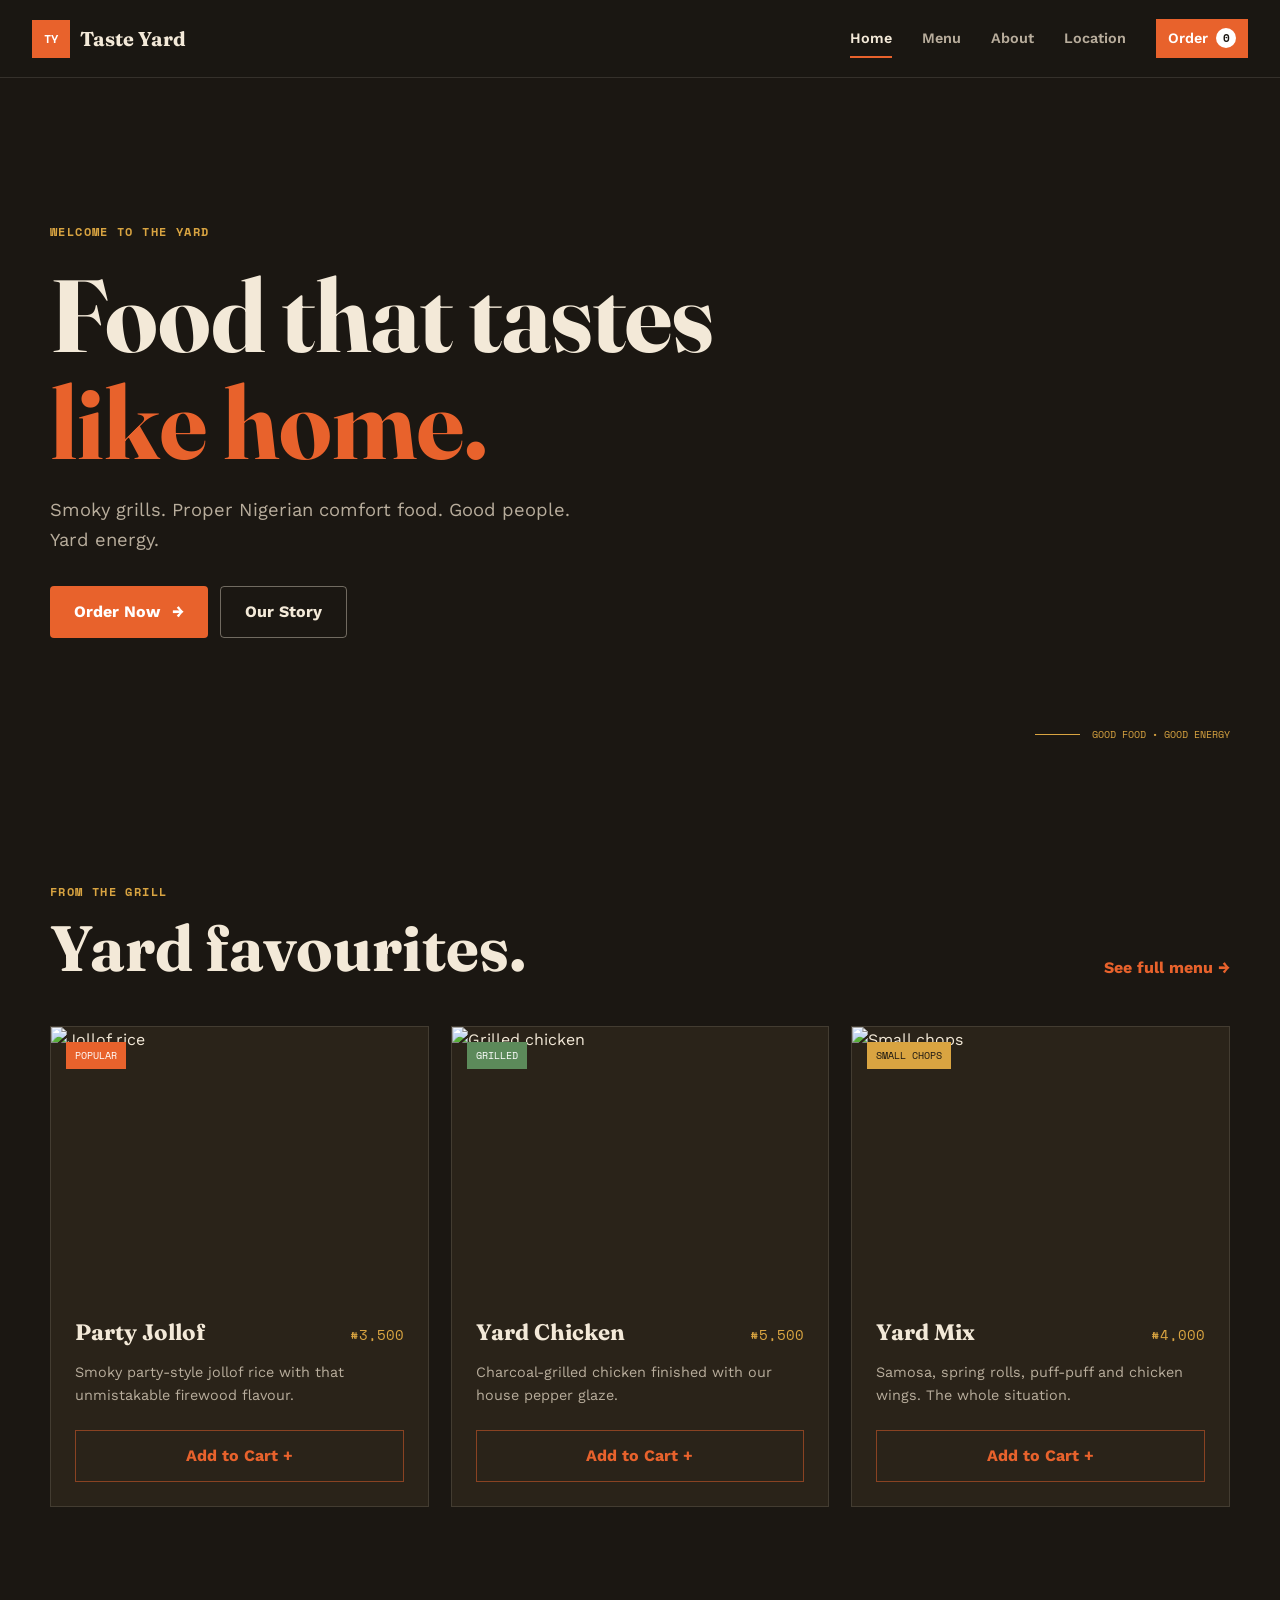
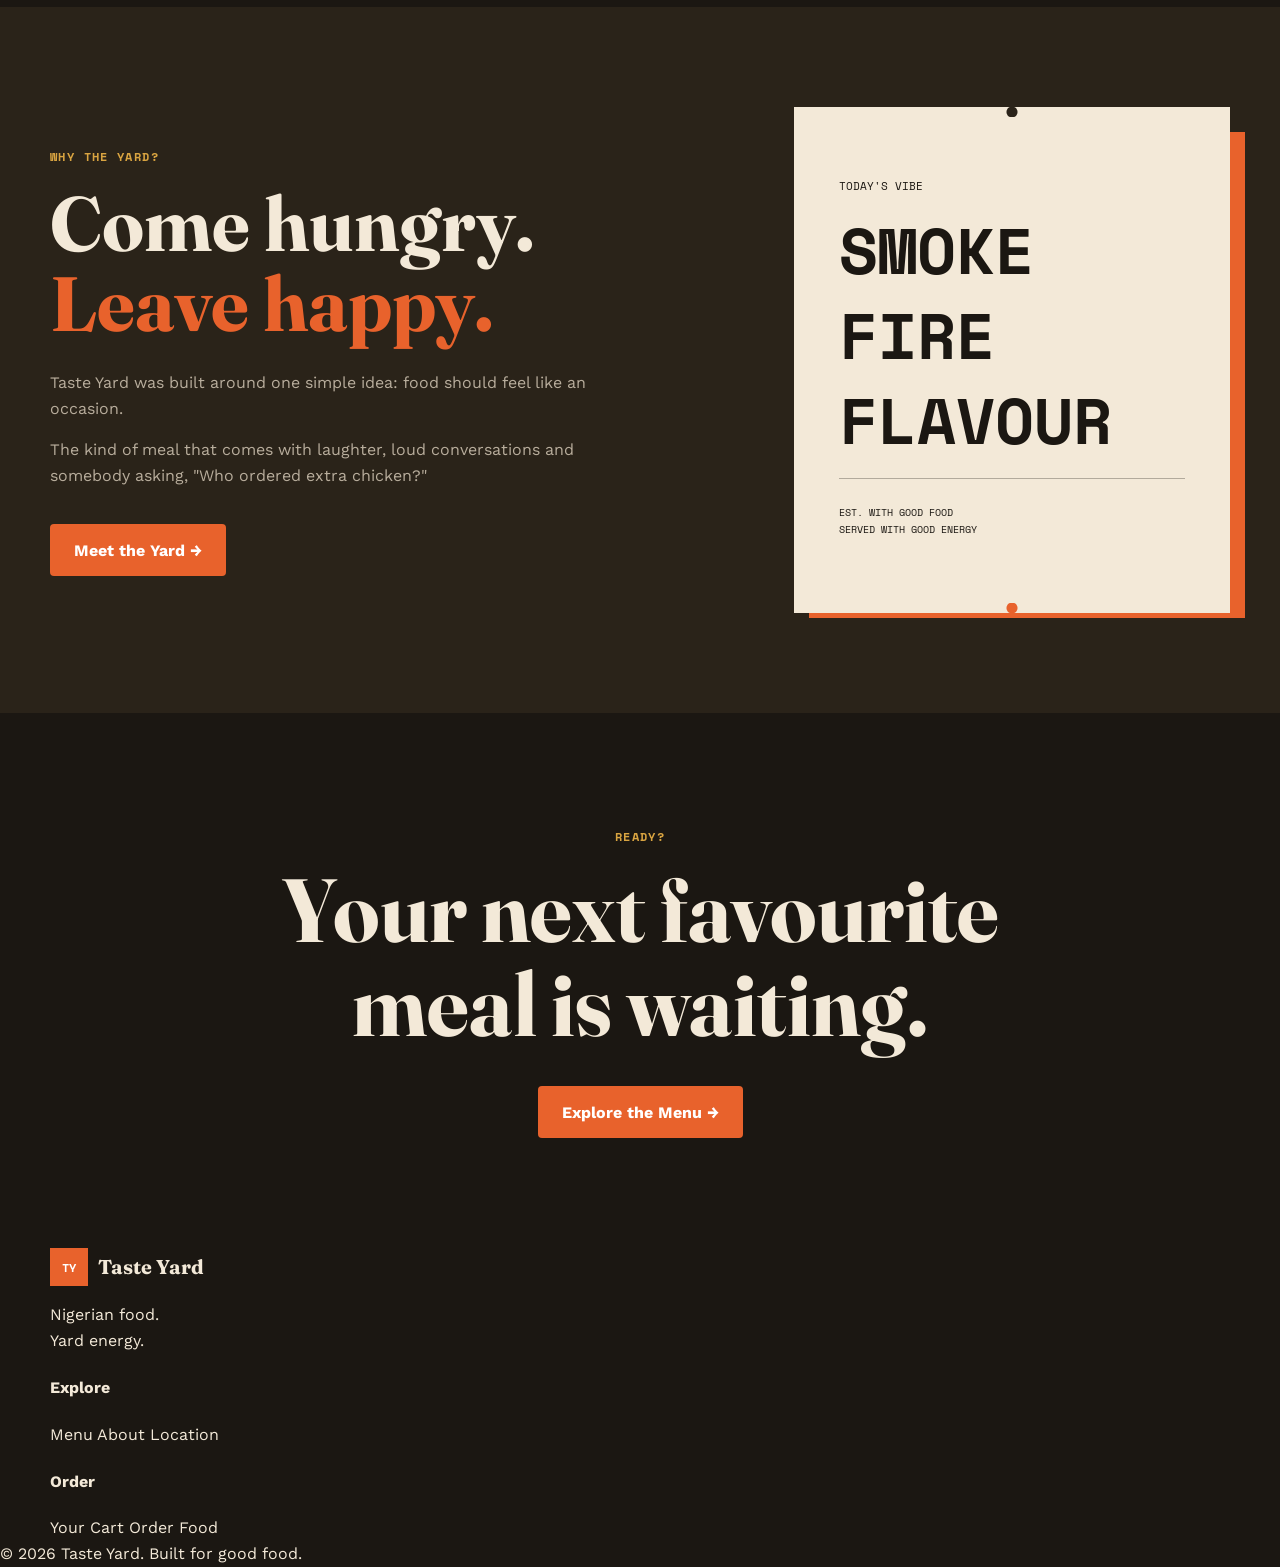
==== index.html @ 51e51939 "Initial Taste Yard Project" ====
<!DOCTYPE html>
<html lang="en">
<head>
    <meta charset="UTF-8">
    <meta name="viewport" content="width=device-width, initial-scale=1.0">
    <title>Taste Yard — Good Food. Yard Energy.</title>
    <meta
        name="description"
        content="Taste Yard — Nigerian comfort food, smoky grills, small chops and refreshing drinks."
    >
    <link rel="preconnect" href="https://fonts.googleapis.com">
    <link rel="preconnect" href="https://fonts.gstatic.com" crossorigin>
    <link
        href="https://fonts.googleapis.com/css2?family=Fraunces:opsz,wght@9..144,500;9..144,600;9..144,700&family=Space+Mono:wght@400;700&family=Work+Sans:wght@400;500;600;700&display=swap"
        rel="stylesheet"
    >
    <link rel="stylesheet" href="css/style.css">
</head>
<body>
<header class="site-header">
    <a href="index.html" class="logo">
        <span class="logo-mark">TY</span>
        <span>Taste Yard</span>
    </a>
    <button class="menu-toggle" aria-label="Open navigation">
        ☰
    </button>
    <nav class="main-nav">
        <a href="index.html" class="active">Home</a>
        <a href="menu.html">Menu</a>
        <a href="about.html">About</a>
        <a href="location.html">Location</a>
        <a href="order.html" class="nav-order">
            Order
            <span class="cart-count">0</span>
        </a>
    </nav>
</header>
<main>
    <!-- HERO -->
    <section class="hero">
        <div class="hero-overlay"></div>
        <div class="hero-content container">
            <span class="eyebrow">WELCOME TO THE YARD</span>
            <h1>
                Food that tastes
                <span>like home.</span>
            </h1>
            <p>
                Smoky grills. Proper Nigerian comfort food.
                Good people. Yard energy.
            </p>
            <div class="hero-actions">
                <a href="menu.html" class="btn btn-primary">
                    Order Now
                    <span>→</span>
                </a>
                <a href="about.html" class="btn btn-outline">
                    Our Story
                </a>
            </div>
        </div>
        <div class="hero-note">
            <span class="string-light"></span>
            <span>GOOD FOOD • GOOD ENERGY</span>
        </div>
    </section>
    <!-- FEATURED -->
    <section class="section featured">
        <div class="container">
            <div class="section-heading">
                <div>
                    <span class="eyebrow">FROM THE GRILL</span>
                    <h2>
                        Yard favourites.
                    </h2>
                </div>
                <a href="menu.html" class="text-link">
                    See full menu →
                </a>
            </div>
            <div class="food-grid">
                <article class="food-card">
                    <div class="food-image">
                        <img
                            src="https://images.unsplash.com/photo-1603133872878-684f208fb84b?auto=format&fit=crop&w=900&q=80"
                            alt="Jollof rice"
                        >
                        <span class="food-tag">POPULAR</span>
                    </div>
                    <div class="food-card-body">
                        <div class="food-title-row">
                            <h3>Party Jollof</h3>
                            <span>₦3,500</span>
                        </div>
                        <p>
                            Smoky party-style jollof rice with that
                            unmistakable firewood flavour.
                        </p>
                        <button
                            class="add-btn"
                            data-name="Party Jollof"
                            data-price="3500"
                            data-image="https://images.unsplash.com/photo-1603133872878-684f208fb84b?auto=format&fit=crop&w=900&q=80"
                        >
                            Add to Cart +
                        </button>
                    </div>
                </article>
                <article class="food-card">
                    <div class="food-image">
                        <img
                            src="https://images.unsplash.com/photo-1527477396000-e27163b481c2?auto=format&fit=crop&w=900&q=80"
                            alt="Grilled chicken"
                        >
                        <span class="food-tag green">GRILLED</span>
                    </div>
                    <div class="food-card-body">
                        <div class="food-title-row">
                            <h3>Yard Chicken</h3>
                            <span>₦5,500</span>
                        </div>
                        <p>
                            Charcoal-grilled chicken finished with our
                            house pepper glaze.
                        </p>
                        <button
                            class="add-btn"
                            data-name="Yard Chicken"
                            data-price="5500"
                            data-image="https://images.unsplash.com/photo-1527477396000-e27163b481c2?auto=format&fit=crop&w=900&q=80"
                        >
                            Add to Cart +
                        </button>
                    </div>
                </article>
                <article class="food-card">
                    <div class="food-image">
                        <img
                            src="https://images.unsplash.com/photo-1599487488170-d11ec9c172f0?auto=format&fit=crop&w=900&q=80"
                            alt="Small chops"
                        >
                        <span class="food-tag gold">SMALL CHOPS</span>
                    </div>
                    <div class="food-card-body">
                        <div class="food-title-row">
                            <h3>Yard Mix</h3>
                            <span>₦4,000</span>
                        </div>
                        <p>
                            Samosa, spring rolls, puff-puff and chicken
                            wings. The whole situation.
                        </p>
                        <button
                            class="add-btn"
                            data-name="Yard Mix"
                            data-price="4000"
                            data-image="https://images.unsplash.com/photo-1599487488170-d11ec9c172f0?auto=format&fit=crop&w=900&q=80"
                        >
                            Add to Cart +
                        </button>
                    </div>
                </article>
            </div>
        </div>
    </section>
    <!-- EXPERIENCE -->
    <section class="yard-section">
        <div class="container yard-layout">
            <div class="yard-copy">
                <span class="eyebrow">WHY THE YARD?</span>
                <h2>
                    Come hungry.
                    <span>Leave happy.</span>
                </h2>
                <p>
                    Taste Yard was built around one simple idea:
                    food should feel like an occasion.
                </p>
                <p>
                    The kind of meal that comes with laughter,
                    loud conversations and somebody asking,
                    "Who ordered extra chicken?"
                </p>
                <a href="about.html" class="btn btn-primary">
                    Meet the Yard →
                </a>
            </div>
            <div class="yard-ticket">
                <div class="ticket-hole"></div>
                <span class="ticket-label">TODAY'S VIBE</span>
                <h3>SMOKE</h3>
                <h3>FIRE</h3>
                <h3>FLAVOUR</h3>
                <div class="ticket-line"></div>
                <p>
                    EST. WITH GOOD FOOD<br>
                    SERVED WITH GOOD ENERGY
                </p>
            </div>
        </div>
    </section>
    <!-- CTA -->
    <section class="cta-section">
        <div class="container">
            <span class="eyebrow">READY?</span>
            <h2>
                Your next favourite meal
                is waiting.
            </h2>
            <a href="menu.html" class="btn btn-primary">
                Explore the Menu →
            </a>
        </div>
    </section>
</main>
<footer class="site-footer">
    <div class="container footer-grid">
        <div>
            <a href="index.html" class="logo footer-logo">
                <span class="logo-mark">TY</span>
                <span>Taste Yard</span>
            </a>
            <p>
                Nigerian food.<br>
                Yard energy.
            </p>
        </div>
        <div>
            <h4>Explore</h4>
            <a href="menu.html">Menu</a>
            <a href="about.html">About</a>
            <a href="location.html">Location</a>
        </div>
        <div>
            <h4>Order</h4>
            <a href="order.html">Your Cart</a>
            <a href="menu.html">Order Food</a>
        </div>
    </div>
    <div class="footer-bottom">
        © 2026 Taste Yard. Built for good food.
    </div>
</footer>
<script src="js/app.js"></script>
</body>
</html>
---- css/style.css ----
/* =========================================================
   TASTE YARD
   GLOBAL STYLES
   ========================================================= */
:root {
    --charcoal: #1B1712;
    --surface: #2A2319;
    --orange: #E8622C;
    --green: #5C8A5A;
    --gold: #D9A441;
    --sand: #F3E9D8;
    --muted: #B8AD9C;
    --border: rgba(243, 233, 216, 0.12);
    --max-width: 1180px;
}
* {
    box-sizing: border-box;
}
html {
    scroll-behavior: smooth;
}
body {
    margin: 0;
    background: var(--charcoal);
    color: var(--sand);
    font-family:
        "Work Sans",
        sans-serif;
    line-height: 1.6;
}
img {
    display: block;
    width: 100%;
}
a {
    color: inherit;
    text-decoration: none;
}
button,
input,
textarea {
    font: inherit;
}
button {
    cursor: pointer;
}
.container {
    width: min(
        calc(100% - 40px),
        var(--max-width)
    );
    margin-inline: auto;
}
h1,
h2,
h3 {
    font-family:
        "Fraunces",
        serif;
    line-height: 1.05;
    margin-top: 0;
}
h1 span,
h2 span {
    color: var(--orange);
}
.eyebrow {
    display: inline-block;
    color: var(--gold);
    font-family:
        "Space Mono",
        monospace;
    font-size: 0.72rem;
    font-weight: 700;
    letter-spacing: 0.12em;
    text-transform: uppercase;
}
.btn {
    display: inline-flex;
    align-items: center;
    justify-content: center;
    gap: 12px;
    min-height: 52px;
    padding:
        0 24px;
    border-radius: 4px;
    font-weight: 700;
    transition:
        transform 0.2s ease,
        background 0.2s ease;
}
.btn:hover {
    transform: translateY(-2px);
}
.btn-primary {
    background: var(--orange);
    color: white;
}
.btn-primary:hover {
    background: #f06d35;
}
.btn-outline {
    border:
        1px solid
        rgba(243, 233, 216, 0.4);
    color: var(--sand);
}
.btn-outline:hover {
    background:
        rgba(243, 233, 216, 0.08);
}
/* =========================================================
   HEADER
   ========================================================= */
.site-header {
    position: relative;
    z-index: 50;
    display: flex;
    align-items: center;
    justify-content: space-between;
    min-height: 78px;
    padding:
        0 32px;
    background:
        rgba(27, 23, 18, 0.96);
    border-bottom:
        1px solid var(--border);
}
.logo {
    display: flex;
    align-items: center;
    gap: 10px;
    font-family:
        "Fraunces",
        serif;
    font-size: 1.25rem;
    font-weight: 700;
}
.logo-mark {
    display: grid;
    place-items: center;
    width: 38px;
    height: 38px;
    background: var(--orange);
    color: white;
    font-family:
        "Space Mono",
        monospace;
    font-size: 0.75rem;
}
.main-nav {
    display: flex;
    align-items: center;
    gap: 30px;
}
.main-nav a {
    position: relative;
    color: var(--muted);
    font-size: 0.9rem;
    font-weight: 600;
}
.main-nav a:hover,
.main-nav a.active {
    color: var(--sand);
}
.main-nav a.active::after {
    content: "";
    position: absolute;
    left: 0;
    right: 0;
    bottom: -8px;
    height: 2px;
    background: var(--orange);
}
.nav-order {
    display: flex;
    align-items: center;
    gap: 8px;
    padding:
        8px 12px;
    background: var(--orange);
    color: white !important;
}
.cart-count {
    display: inline-grid;
    place-items: center;
    min-width: 20px;
    height: 20px;
    padding: 0 5px;
    border-radius: 50%;
    background: white;
    color: var(--charcoal);
    font-family:
        "Space Mono",
        monospace;
    font-size: 0.68rem;
}
.menu-toggle {
    display: none;
    border: 0;
    background: transparent;
    color: var(--sand);
    font-size: 1.5rem;
}
/* =========================================================
   HERO
   ========================================================= */
.hero {
    position: relative;
    min-height: 700px;
    display: flex;
    align-items: center;
    overflow: hidden;
    background:
        linear-gradient(
            90deg,
            rgba(27,23,18,0.98) 0%,
            rgba(27,23,18,0.75) 45%,
            rgba(27,23,18,0.2) 100%
        ),
        url("https://images.unsplash.com/photo-1515003197210-e0cd71810b5f?auto=format&fit=crop&w=1800&q=85")
        center / cover;
}
.hero-content {
    position: relative;
    z-index: 2;
}
.hero h1 {
    max-width: 750px;
    margin:
        18px 0;
    font-size:
        clamp(3.5rem, 8vw, 7rem);
}
.hero p {
    max-width: 530px;
    margin-bottom: 32px;
    color: var(--muted);
    font-size: 1.15rem;
}
.hero-actions {
    display: flex;
    gap: 12px;
    flex-wrap: wrap;
}
.hero-note {
    position: absolute;
    right: 50px;
    bottom: 35px;
    z-index: 2;
    display: flex;
    align-items: center;
    gap: 12px;
    color: var(--gold);
    font-family:
        "Space Mono",
        monospace;
    font-size: 0.65rem;
}
.string-light {
    width: 45px;
    height: 1px;
    background: var(--gold);
}
/* =========================================================
   SECTIONS
   ========================================================= */
.section {
    padding:
        100px 0;
}
.section-heading {
    display: flex;
    align-items: end;
    justify-content: space-between;
    gap: 30px;
    margin-bottom: 45px;
}
.section-heading h2 {
    margin:
        10px 0 0;
    font-size:
        clamp(2.5rem, 5vw, 4rem);
}
.text-link {
    color: var(--orange);
    font-weight: 700;
}
/* =========================================================
   FOOD CARDS
   ========================================================= */
.food-grid {
    display: grid;
    grid-template-columns:
        repeat(3, 1fr);
    gap: 22px;
}
.food-card {
    overflow: hidden;
    background: var(--surface);
    border:
        1px solid var(--border);
}
.food-image {
    position: relative;
    height: 270px;
    overflow: hidden;
}
.food-image img {
    height: 100%;
    object-fit: cover;
    transition:
        transform 0.4s ease;
}
.food-card:hover
.food-image img {
    transform: scale(1.05);
}
.food-tag {
    position: absolute;
    top: 15px;
    left: 15px;
    padding:
        6px 9px;
    background: var(--orange);
    color: white;
    font-family:
        "Space Mono",
        monospace;
    font-size: 0.6rem;
}
.food-tag.green {
    background: var(--green);
}
.food-tag.gold {
    background: var(--gold);
    color: var(--charcoal);
}
.food-card-body {
    padding: 24px;
}
.food-title-row,
.menu-name-price {
    display: flex;
    align-items: baseline;
    justify-content: space-between;
    gap: 20px;
}
.food-title-row h3,
.menu-name-price h3 {
    margin: 0;
    font-size: 1.4rem;
}
.food-title-row span,
.menu-name-price strong {
    color: var(--gold);
    font-family:
        "Space Mono",
        monospace;
    font-size: 0.85rem;
    white-space: nowrap;
}
.food-card-body p,
.menu-card-content p {
    min-height: 55px;
    color: var(--muted);
    font-size: 0.9rem;
}
.add-btn {
    width: 100%;
    padding: 12px;
    border:
        1px solid
        rgba(232, 98, 44, 0.5);
    background: transparent;
    color: var(--orange);
    font-weight: 700;
    transition: 0.2s;
}
.add-btn:hover,
.add-btn.added {
    background: var(--orange);
    color: white;
}
/* =========================================================
   YARD SECTION
   ========================================================= */
.yard-section {
    padding:
        110px 0;
    background:
        var(--surface);
}
.yard-layout {
    display: grid;
    grid-template-columns:
        1.2fr 0.8fr;
    align-items: center;
    gap: 90px;
}
.yard-copy h2 {
    margin:
        15px 0 25px;
    font-size:
        clamp(2.8rem, 6vw, 5rem);
}
.yard-copy p {
    max-width: 570px;
    color: var(--muted);
}
.yard-copy .btn {
    margin-top: 20px;
}
.yard-ticket {
    position: relative;
    padding:
        55px 45px;
    background: #f3e9d8;
    color: var(--charcoal);
    box-shadow:
        15px 15px 0 var(--orange);
}
.yard-ticket::before,
.yard-ticket::after {
    content: "";
    position: absolute;
    left: 0;
    right: 0;
    height: 10px;
    background:
        radial-gradient(
            circle,
            transparent 5px,
            #f3e9d8 6px
        );
}
.yard-ticket::before {
    top: -10px;
}
.yard-ticket::after {
    bottom: -10px;
}
.ticket-label {
    font-family:
        "Space Mono",
        monospace;
    font-size: 0.7rem;
}
.yard-ticket h3 {
    margin:
        18px 0;
    font-family:
        "Space Mono",
        monospace;
    font-size:
        clamp(2rem, 5vw, 4rem);
}
.ticket-line {
    height: 1px;
    margin:
        25px 0;
    background:
        rgba(27,23,18,0.3);
}
.yard-ticket p {
    font-family:
        "Space Mono",
        monospace;
    font-size: 0.65rem;
}
/* =========================================================
   CTA
   ========================================================= */
.cta-section {
    padding:
        110px 0;
    text-align: center;
}
.cta-section h2 {
    max-width: 800px;
    margin:
        15px auto 35px;
    font-size:
        clamp(3rem, 7vw, 6rem);
}
/* =========================================================
   PAGE HERO
   ========================================================= */
.page-hero {
    padding:
        110px 0 90px;
    background:
        linear-gradient(
            135deg,
            var(--surface),
            var(--charcoal)
        );
    border-bottom:
        1px solid var(--border);
}
.page-hero h1 {
    max-width: 850px;
    margin:
        15px 0;
    font-size:
        clamp(3rem, 7vw, 6rem);
}
.page-hero p {
    max-width: 600px;
    color: var(--muted);
    font-size: 1.1rem;
}
/* =========================================================
   MENU
   ========================================================= */
.menu-section {
    padding:
        90px 0;
}
.menu-category {
    margin-bottom: 100px;
}
.category-heading {
    display: flex;
    justify-content: space-between;
    align-items: end;
    gap: 30px;
    margin-bottom: 35px;
}
.category-heading h2 {
    margin:
        10px 0 0;
    font-size: 3rem;
}
.category-heading > p {
    color: var(--muted);
}
.menu-grid {
    display: grid;
    grid-template-columns: 
        repeat(2, 1fr);
}
 .menu-grid {
    display: grid;
    grid-template-columns: repeat(3, 1fr);
    gap: 30px;
    margin-bottom: 35px;
}

@media (max-width: 900px) {
    .menu-grid {
        grid-template-columns: repeat(2, 1fr);
    }
}

@media (max-width: 600px) {
    .menu-grid {
        grid-template-columns: 1fr;
    }
}

.menu-loading,
.menu-error {
    text-align: center;
    padding: 60px 0;
    color: var(--muted, #B8AD9C);
}

.menu-card-placeholder {
    height: 180px;
    display: flex;
    align-items: center;
    justify-content: center;
    font-size: 40px;
    background: rgba(255,255,255,0.05);
}

.status-badge {
    display: inline-block;
    font-size: 11px;
    font-weight: 700;
    letter-spacing: 0.5px;
    text-transform: uppercase;
    padding: 3px 8px;
    border-radius: 10px;
    margin-left: 6px;
    vertical-align: middle;
}

.status-limited { background: rgba(217,164,65,0.2); color: #D9A441; }
.status-sold-out { background: rgba(200,60,60,0.2); color: #E08484; }
.status-unavailable { background: rgba(255,255,255,0.1); color: #999; }

.add-btn:disabled {
    opacity: 0.4;
    cursor: not-allowed;
}

.admin-auth-page {
    min-height: 100vh;
    display: flex;
    align-items: center;
    justify-content: center;
    padding: 40px 20px;
    background: var(--charcoal);
}

.admin-auth-card {
    width: 100%;
    max-width: 380px;
    background: var(--surface);
    border: 1px solid var(--border, rgba(243,233,216,0.12));
    border-radius: 12px;
    padding: 40px 32px;
}

.admin-auth-head {
    text-align: center;
    margin-bottom: 30px;
}

.admin-auth-head .logo-mark {
    display: inline-flex;
    align-items: center;
    justify-content: center;
    width: 44px;
    height: 44px;
    border-radius: 10px;
    background: var(--orange);
    color: var(--charcoal);
    font-family: var(--mono, 'Space Mono', monospace);
    font-weight: 700;
    margin-bottom: 16px;
}

.admin-auth-head h1 {
    font-family: 'Fraunces', serif;
    font-size: 26px;
    margin-bottom: 6px;
}

.admin-auth-head p {
    color: var(--muted);
    font-size: 14px;
}

.form-group {
    margin-bottom: 18px;
}

.form-group label {
    display: block;
    font-family: var(--mono, 'Space Mono', monospace);
    font-size: 12px;
    letter-spacing: 0.5px;
    text-transform: uppercase;
    color: var(--muted);
    margin-bottom: 8px;
}

.form-group input {
    width: 100%;
    background: var(--charcoal);
    border: 1px solid var(--border, rgba(243,233,216,0.12));
    border-radius: 6px;
    padding: 12px 14px;
    color: var(--sand);
    font-family: 'Work Sans', sans-serif;
    font-size: 15px;
}

.form-group input:focus {
    outline: none;
    border-color: var(--orange);
}

.admin-auth-error {
    background: rgba(200,60,60,0.15);
    color: #E08484;
    font-size: 13px;
    padding: 10px 12px;
    border-radius: 6px;
    margin-bottom: 18px;
}

.admin-shell { min-height: 100vh; background: var(--charcoal); }

.admin-topbar {
    display: flex;
    align-items: center;
    justify-content: space-between;
    padding: 18px 6%;
    border-bottom: 1px solid var(--border, rgba(243,233,216,0.12));
}

.admin-topbar nav { display: flex; align-items: center; gap: 22px; }
.admin-topbar nav a { font-family: var(--mono, 'Space Mono', monospace); font-size: 13px; color: var(--muted); }
.admin-topbar nav a.active, .admin-topbar nav a:hover { color: var(--sand); }

.btn-small { padding: 8px 14px; font-size: 13px; }
.btn-danger { color: #E08484; border-color: rgba(224,132,132,0.4); }
.btn-danger:hover { background: rgba(224,132,132,0.1); }

.admin-main { max-width: 900px; margin: 0 auto; padding: 50px 6% 100px; }

.admin-main-head {
    display: flex;
    justify-content: space-between;
    align-items: flex-end;
    margin-bottom: 30px;
    flex-wrap: wrap;
    gap: 16px;
}

.admin-main-head h1 { font-family: 'Fraunces', serif; font-size: 30px; margin-bottom: 6px; }
.admin-summary { font-family: var(--mono, 'Space Mono', monospace); font-size: 13px; color: var(--muted); }

.admin-row {
    display: grid;
    grid-template-columns: 1fr auto auto;
    align-items: center;
    gap: 16px;
    padding: 16px 0;
    border-bottom: 1px solid var(--border, rgba(243,233,216,0.1));
}

.admin-row-main { display: flex; flex-direction: column; gap: 4px; }
.admin-row-meta { font-size: 13px; color: var(--muted); }

.status-select {
    background: var(--surface);
    border: 1px solid var(--border, rgba(243,233,216,0.15));
    color: var(--sand);
    border-radius: 6px;
    padding: 8px 10px;
    font-size: 13px;
    font-family: 'Work Sans', sans-serif;
}

.admin-row-actions { display: flex; gap: 8px; }

.form-overlay {
    position: fixed;
    inset: 0;
    background: rgba(0,0,0,0.6);
    display: flex;
    align-items: center;
    justify-content: center;
    padding: 20px;
    z-index: 100;
}

.form-overlay[hidden] {
    display: none;
}

.form-panel {
    background: var(--surface);
    border-radius: 12px;
    padding: 32px;
    width: 100%;
    max-width: 480px;
    max-height: 90vh;
    overflow-y: auto;
}

.form-panel-head {
    display: flex;
    justify-content: space-between;
    align-items: center;
    margin-bottom: 22px;
}

.form-panel-head h2 { font-family: 'Fraunces', serif; font-size: 22px; }

.form-close {
    background: none;
    border: none;
    color: var(--muted);
    font-size: 24px;
    cursor: pointer;
    line-height: 1;
}

.form-row { display: grid; grid-template-columns: 1fr 1fr; gap: 14px; }

.form-group textarea {
    width: 100%;
    background: var(--charcoal);
    border: 1px solid var(--border, rgba(243,233,216,0.12));
    border-radius: 6px;
    padding: 12px 14px;
    color: var(--sand);
    font-family: 'Work Sans', sans-serif;
    font-size: 15px;
    resize: vertical;
}

.form-group select {
    width: 100%;
    background: var(--charcoal);
    border: 1px solid var(--border, rgba(243,233,216,0.12));
    border-radius: 6px;
    padding: 12px 14px;
    color: var(--sand);
    font-family: 'Work Sans', sans-serif;
    font-size: 15px;
}

.form-actions { display: flex; gap: 10px; margin-top: 8px; }

@media (max-width: 640px) {
    .admin-row { grid-template-columns: 1fr; }
    .form-row { grid-template-columns: 1fr; }
}
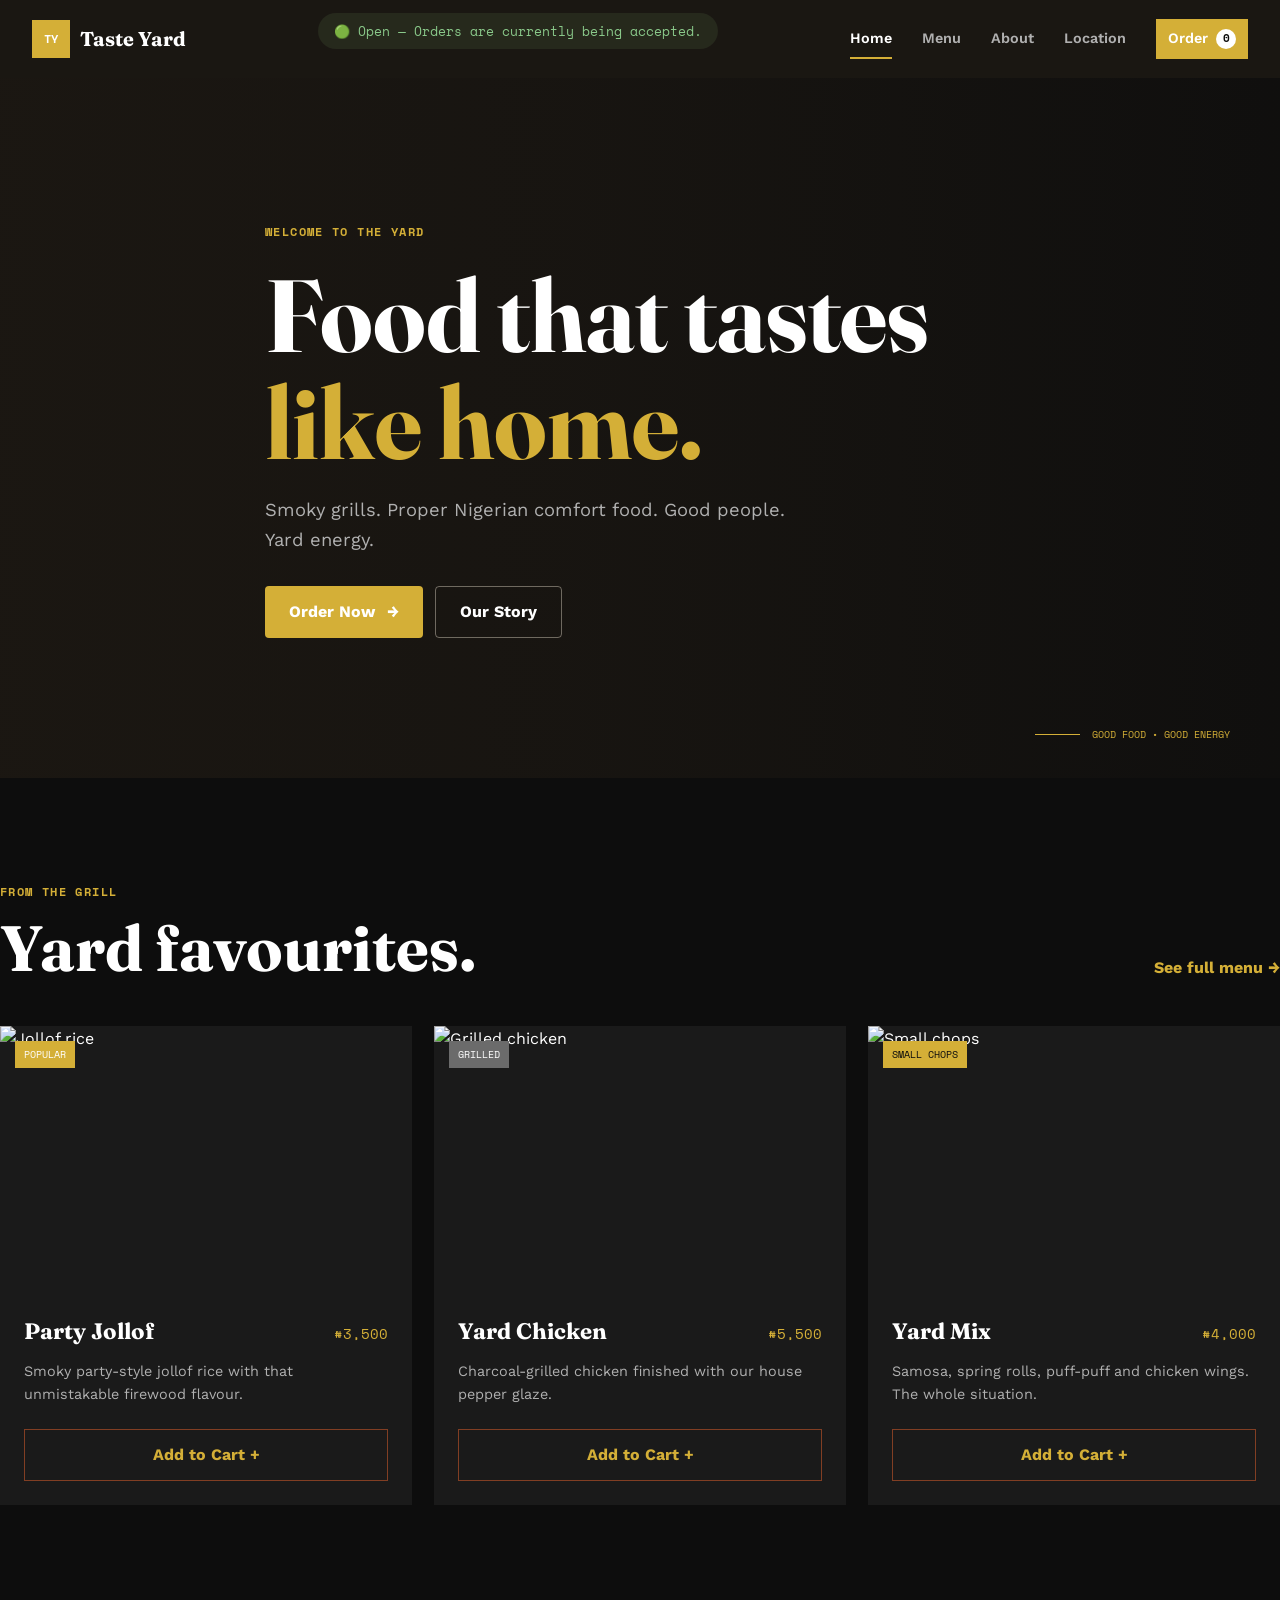
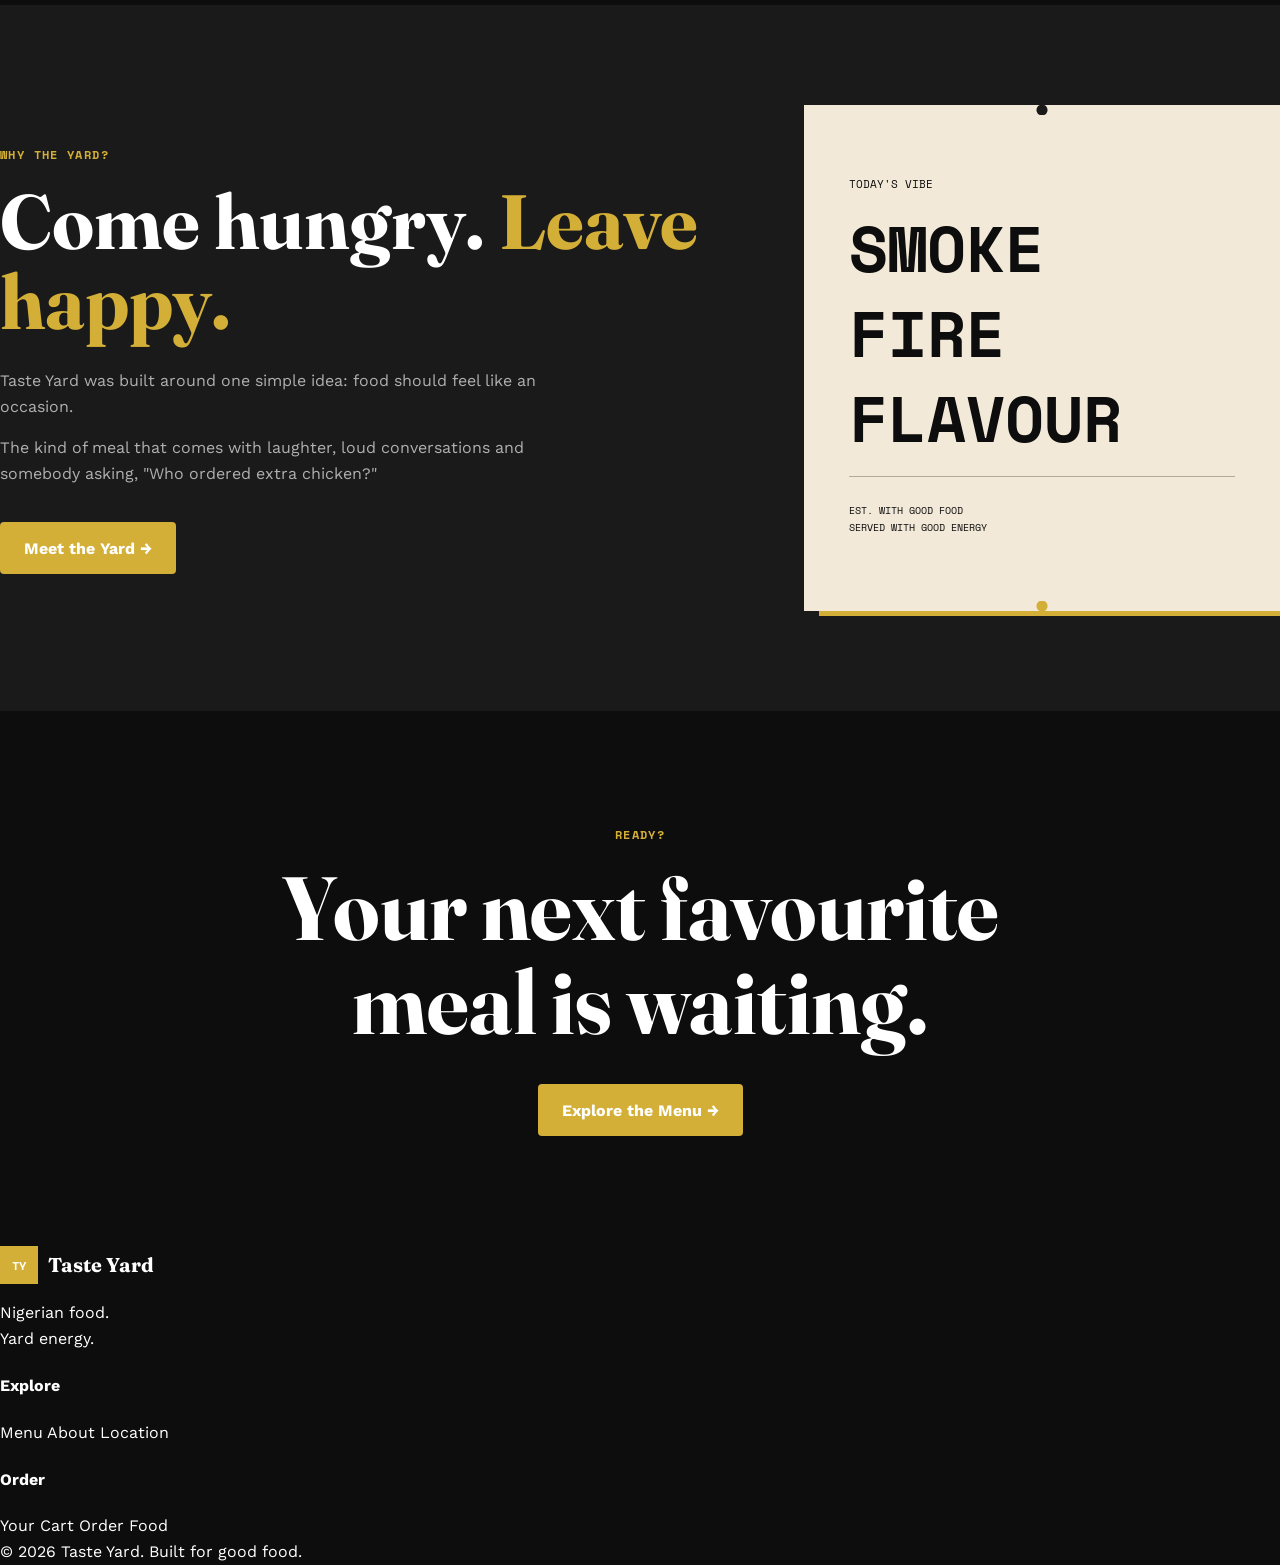
==== commit 48f12f90: "first update" ====
--- a/index.html
+++ b/index.html
@@ -8,6 +8,7 @@
         name="description"
         content="Taste Yard — Nigerian comfort food, smoky grills, small chops and refreshing drinks."
     >
+    <link rel="icon" type="image/svg+xml" href="assets/logo.svg">
     <link rel="preconnect" href="https://fonts.googleapis.com">
     <link rel="preconnect" href="https://fonts.gstatic.com" crossorigin>
     <link
@@ -20,8 +21,9 @@
 <header class="site-header">
     <a href="index.html" class="logo">
         <span class="logo-mark">TY</span>
-        <span>Taste Yard</span>
+        <span data-site="name">Taste Yard</span>
     </a>
+    <span data-site="status-badge" class="status-open">🟢 Open — Orders are currently being accepted.</span>
     <button class="menu-toggle" aria-label="Open navigation">
         ☰
     </button>
@@ -173,7 +175,7 @@
                     Come hungry.
                     <span>Leave happy.</span>
                 </h2>
-                <p>
+                <p data-site="description">
                     Taste Yard was built around one simple idea:
                     food should feel like an occasion.
                 </p>
@@ -219,7 +221,7 @@
         <div>
             <a href="index.html" class="logo footer-logo">
                 <span class="logo-mark">TY</span>
-                <span>Taste Yard</span>
+                <span data-site="name">Taste Yard</span>
             </a>
             <p>
                 Nigerian food.<br>
@@ -242,8 +244,9 @@
         © 2026 Taste Yard. Built for good food.
     </div>
 </footer>
+<script src="https://cdn.jsdelivr.net/npm/@supabase/supabase-js@2"></script>
 <script src="js/app.js"></script>
+<script src="js/supabase-client.js"></script>
+<script src="js/site-settings.js"></script>
 </body>
-</html>
-
-
+</html>
--- a/css/style.css
+++ b/css/style.css
@@ -4,15 +4,13 @@
    GLOBAL STYLES
    ========================================================= */
 :root {
-    --charcoal: #1B1712;
-    --surface: #2A2319;
-    --orange: #E8622C;
-    --green: #5C8A5A;
-    --gold: #D9A441;
-    --sand: #F3E9D8;
-    --muted: #B8AD9C;
-    --border: rgba(243, 233, 216, 0.12);
-    --max-width: 1180px;
+    --charcoal: #0D0D0D;
+    --surface: #1A1A1A;
+    --orange: #D4AF37;
+    --green: #6B6B6B;
+    --gold: #D4AF37;
+    --sand: #FFFFFF;
+    --muted: #B0B0B0;
 }
 * {
     box-sizing: border-box;
@@ -813,4 +811,15 @@
 @media (max-width: 640px) {
     .admin-row { grid-template-columns: 1fr; }
     .form-row { grid-template-columns: 1fr; }
-}+}
+[data-site="status-badge"] {
+    display: inline-block;
+    font-family: var(--mono, 'Space Mono', monospace);
+    font-size: 13px;
+    padding: 8px 16px;
+    border-radius: 20px;
+    margin-bottom: 16px;
+}
+
+.status-open { background: rgba(107,142,90,0.15); color: #8AC98A; }
+.status-closed { background: rgba(200,60,60,0.15); color: #E08484; }
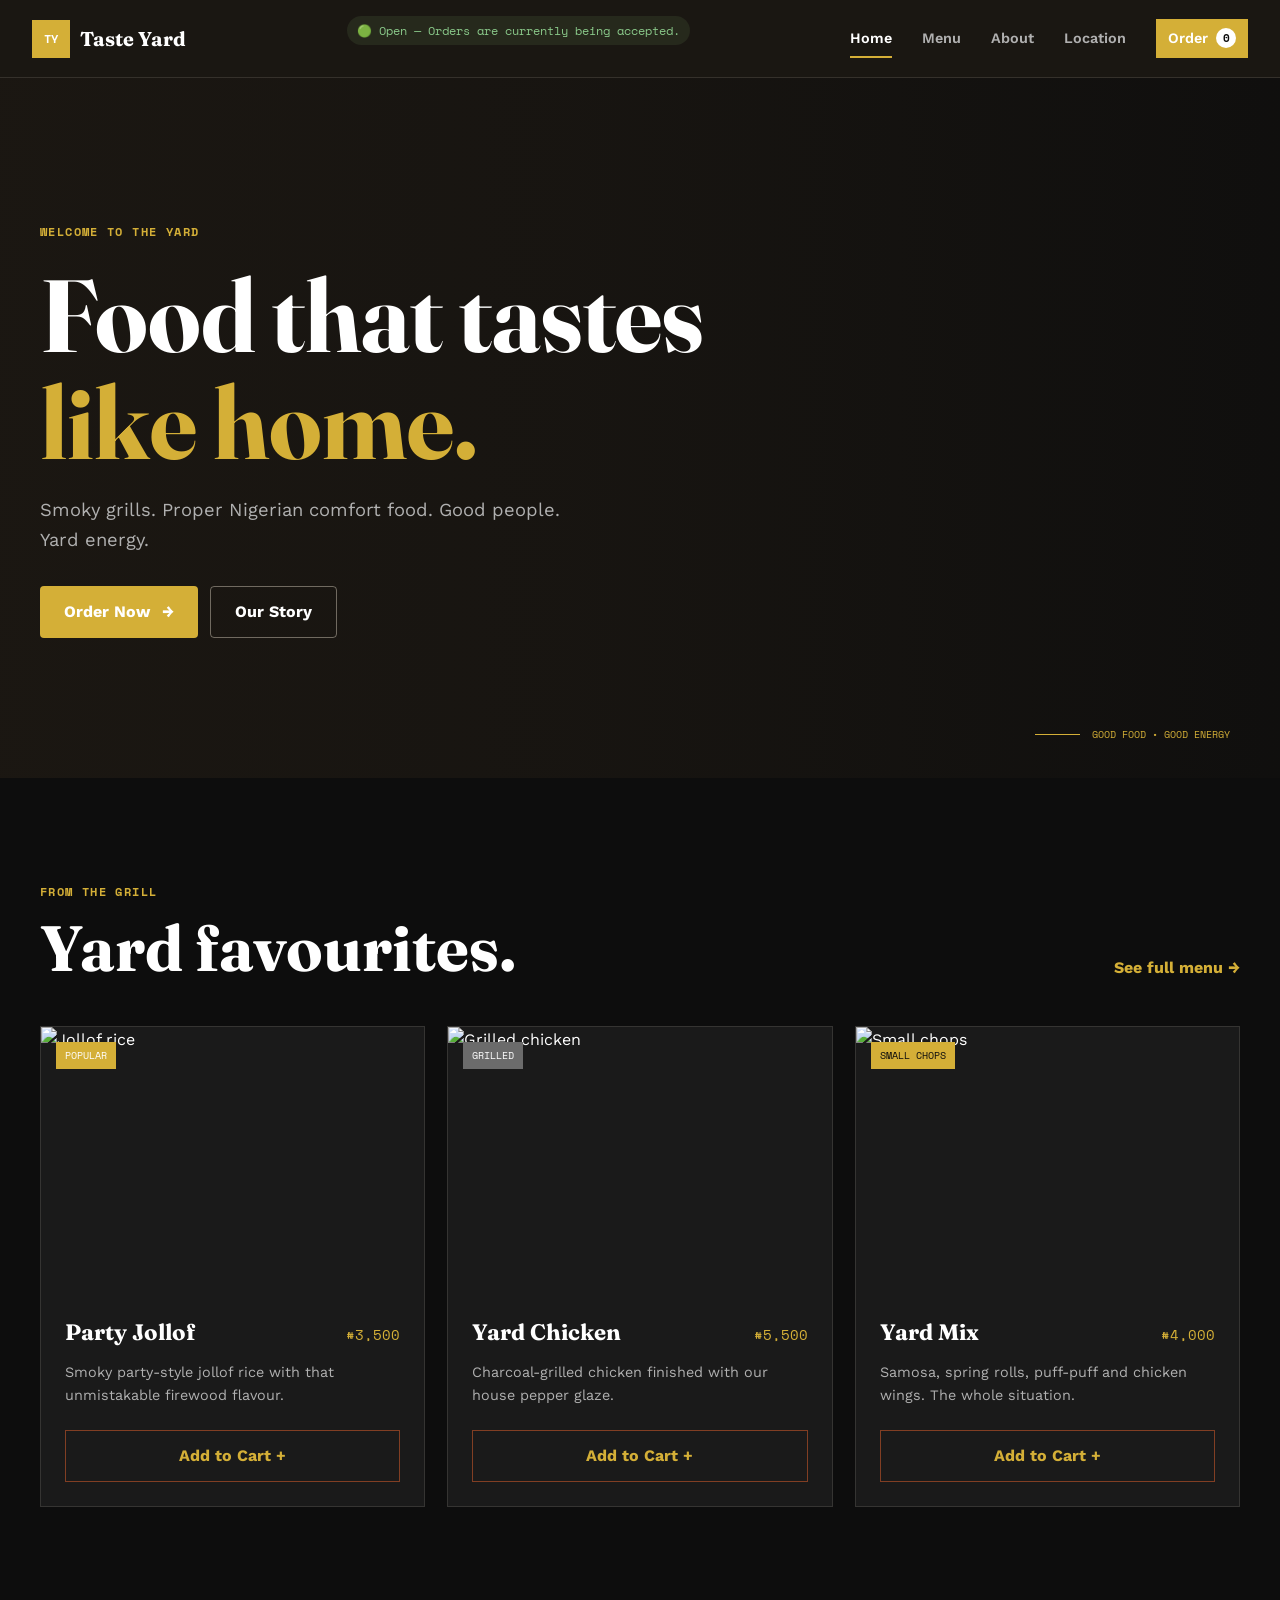
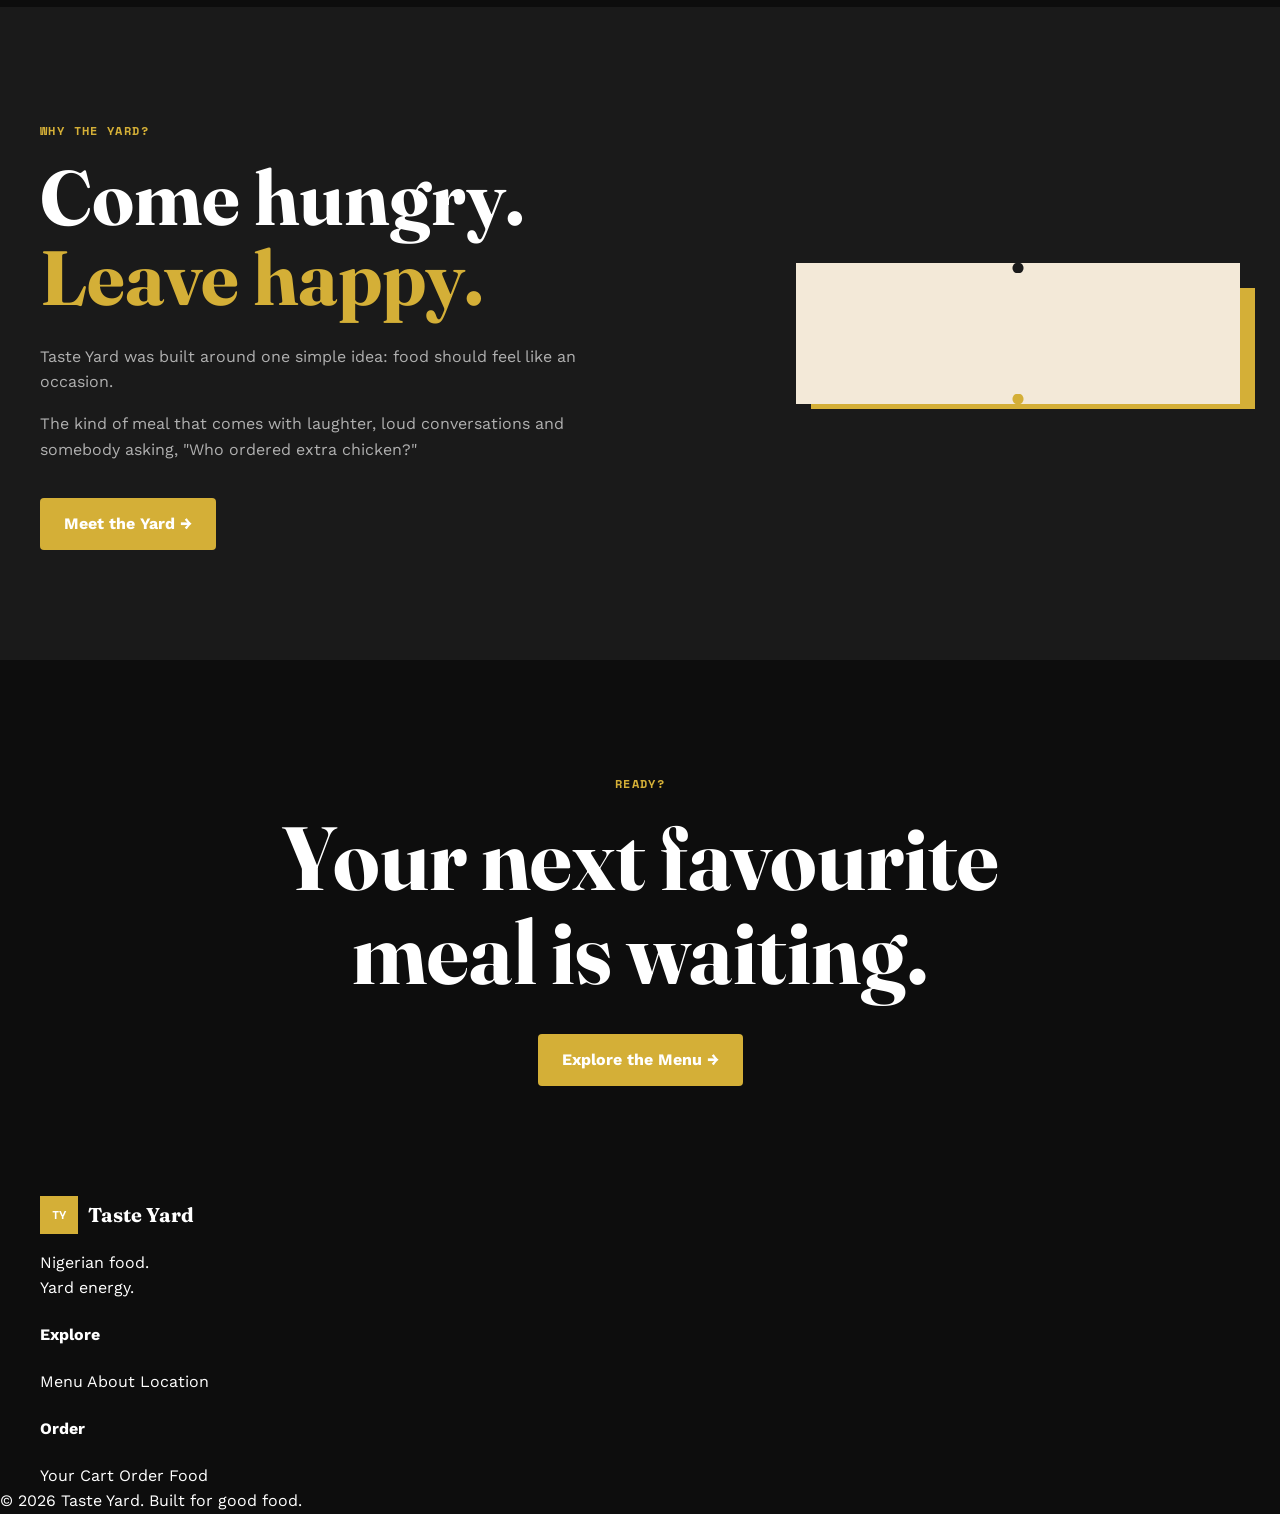
==== commit c04c5902: "2.0 update" ====
--- a/index.html
+++ b/index.html
@@ -190,14 +190,7 @@
             </div>
             <div class="yard-ticket">
                 <div class="ticket-hole"></div>
-                <span class="ticket-label">TODAY'S VIBE</span>
-                <h3>SMOKE</h3>
-                <h3>FIRE</h3>
-                <h3>FLAVOUR</h3>
-                <div class="ticket-line"></div>
-                <p>
-                    EST. WITH GOOD FOOD<br>
-                    SERVED WITH GOOD ENERGY
+                
                 </p>
             </div>
         </div>
--- a/css/style.css
+++ b/css/style.css
@@ -822,4 +822,105 @@
 }
 
 .status-open { background: rgba(107,142,90,0.15); color: #8AC98A; }
-.status-closed { background: rgba(200,60,60,0.15); color: #E08484; }+.status-closed { background: rgba(200,60,60,0.15); color: #E08484; }
+
+[data-site="status-badge"] {
+    font-size: 12px;
+    padding: 5px 10px;
+    white-space: nowrap;
+    flex-shrink: 0;
+}
+
+[data-site="status-banner"] {
+    display: block;
+    text-align: center;
+    font-family: var(--mono, 'Space Mono', monospace);
+    font-size: 14px;
+    padding: 12px 16px;
+    border-radius: 8px;
+    margin-bottom: 24px;
+}
+/* =========================================================
+   MISSING ROOT VARIABLES — fixes invisible borders and
+   uncapped container width
+   ========================================================= */
+:root {
+    --border: rgba(243, 233, 216, 0.12);
+    --max-width: 1200px;
+}
+
+/* =========================================================
+   MOBILE NAVIGATION — the actual fix
+   ========================================================= */
+html, body {
+    overflow-x: hidden;
+    max-width: 100%;
+}
+
+@media (max-width: 860px) {
+
+    .site-header {
+        padding: 0 16px;
+        gap: 10px;
+    }
+
+    .logo {
+        min-width: 0;
+        flex: 1 1 auto;
+        font-size: 1rem;
+    }
+
+    .logo span:not(.logo-mark) {
+        overflow: hidden;
+        white-space: nowrap;
+        text-overflow: ellipsis;
+        max-width: 140px;
+        display: inline-block;
+    }
+
+    [data-site="status-badge"] {
+        display: none;
+    }
+
+    .menu-toggle {
+        display: block;
+        flex-shrink: 0;
+    }
+
+    .main-nav {
+        display: none;
+        position: fixed;
+        top: 78px;
+        left: 0;
+        right: 0;
+        bottom: 0;
+        flex-direction: column;
+        align-items: flex-start;
+        gap: 0;
+        padding: 10px 24px;
+        background: var(--charcoal);
+        overflow-y: auto;
+        z-index: 100;
+    }
+
+    .main-nav.open {
+        display: flex;
+    }
+
+    .main-nav a {
+        width: 100%;
+        padding: 16px 0;
+        border-bottom: 1px solid rgba(255,255,255,0.08);
+        font-size: 1rem;
+    }
+
+    .main-nav a.active::after {
+        display: none;
+    }
+
+    .nav-order {
+        width: 100%;
+        justify-content: center;
+        margin-top: 10px;
+    }
+}
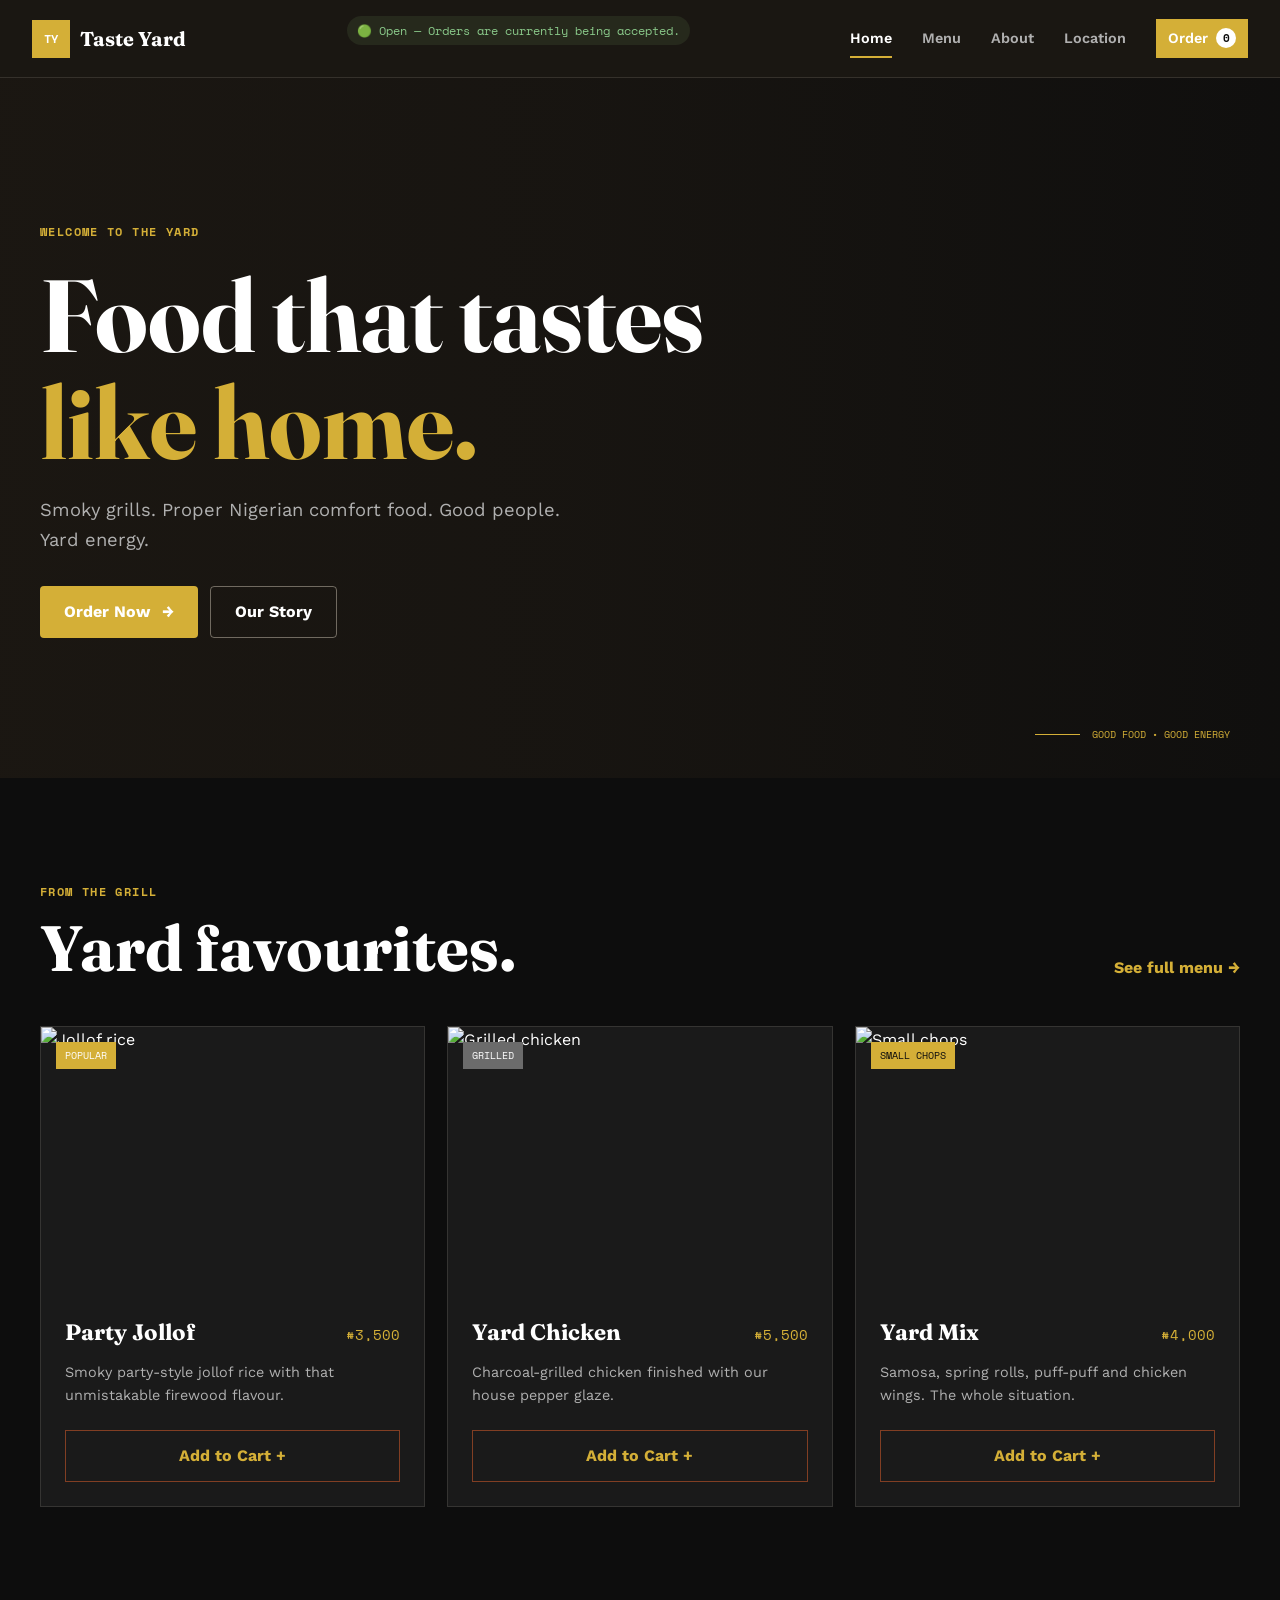
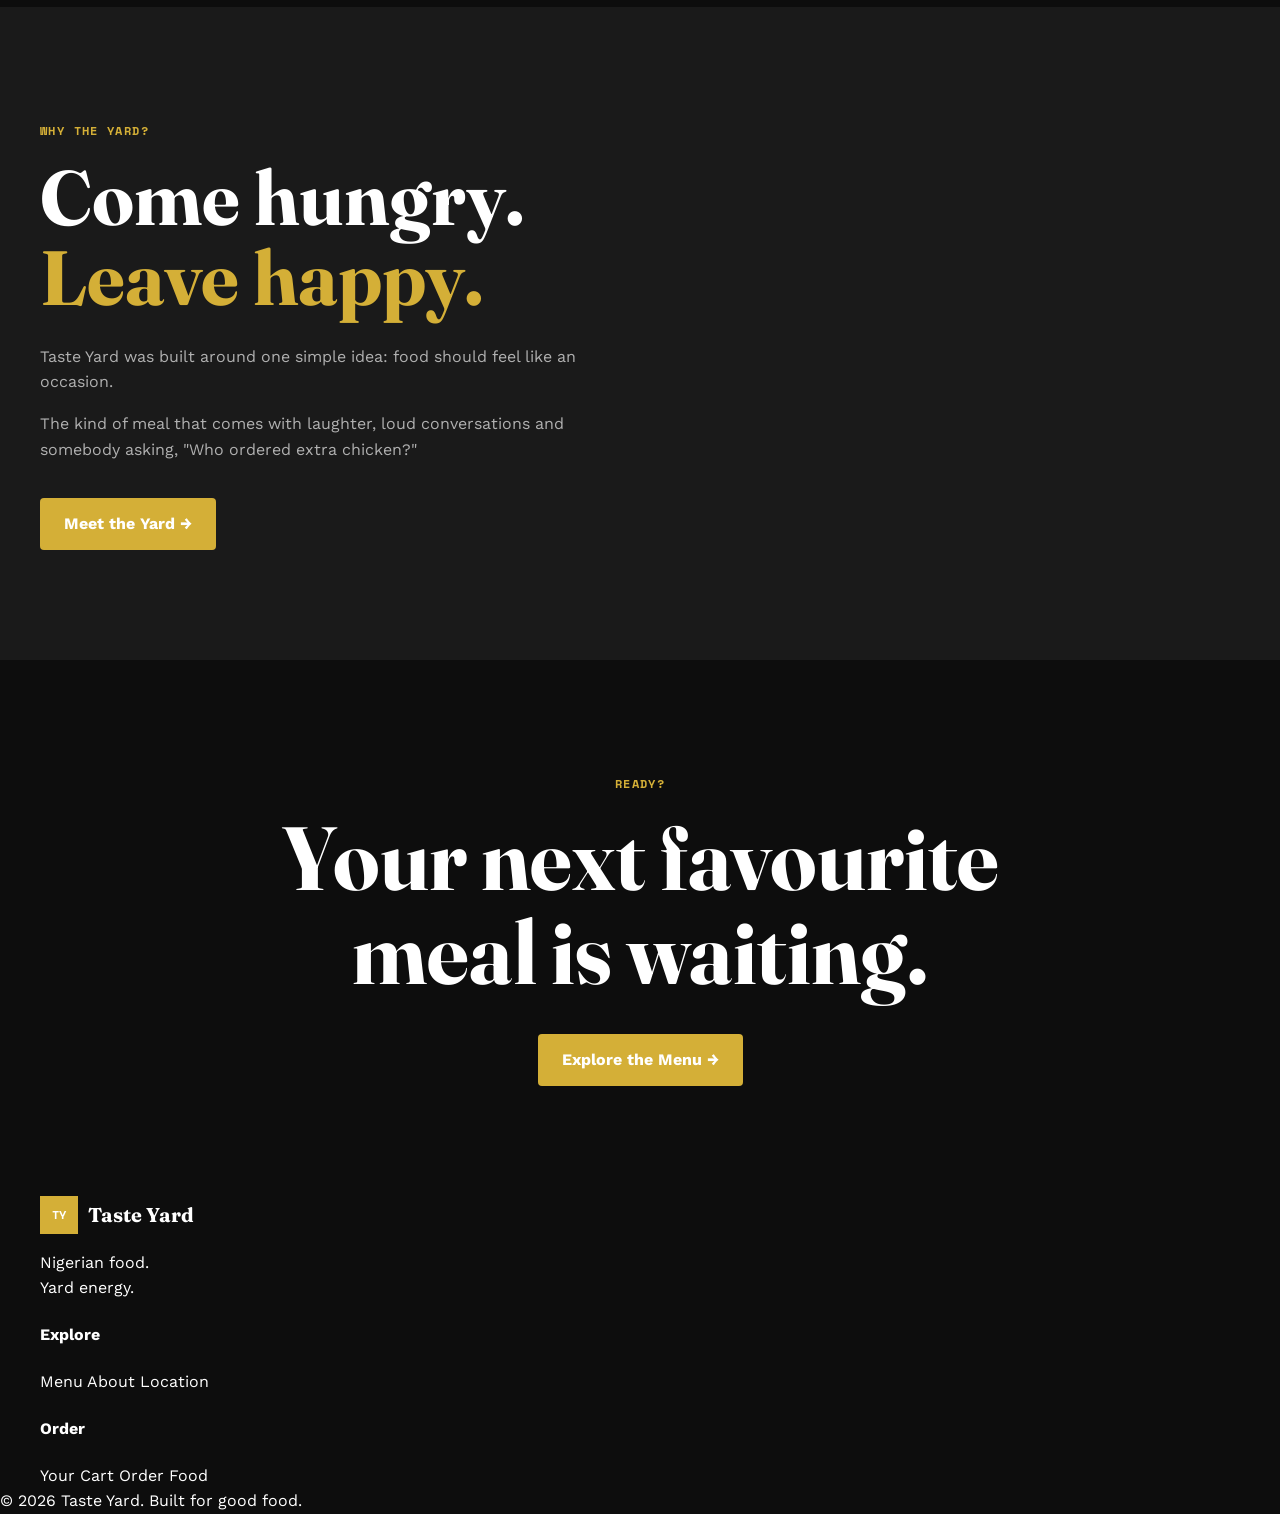
==== commit e1a8b9e6: "2.0 update" ====
--- a/index.html
+++ b/index.html
@@ -188,8 +188,7 @@
                     Meet the Yard →
                 </a>
             </div>
-            <div class="yard-ticket">
-                <div class="ticket-hole"></div>
+            
                 
                 </p>
             </div>
